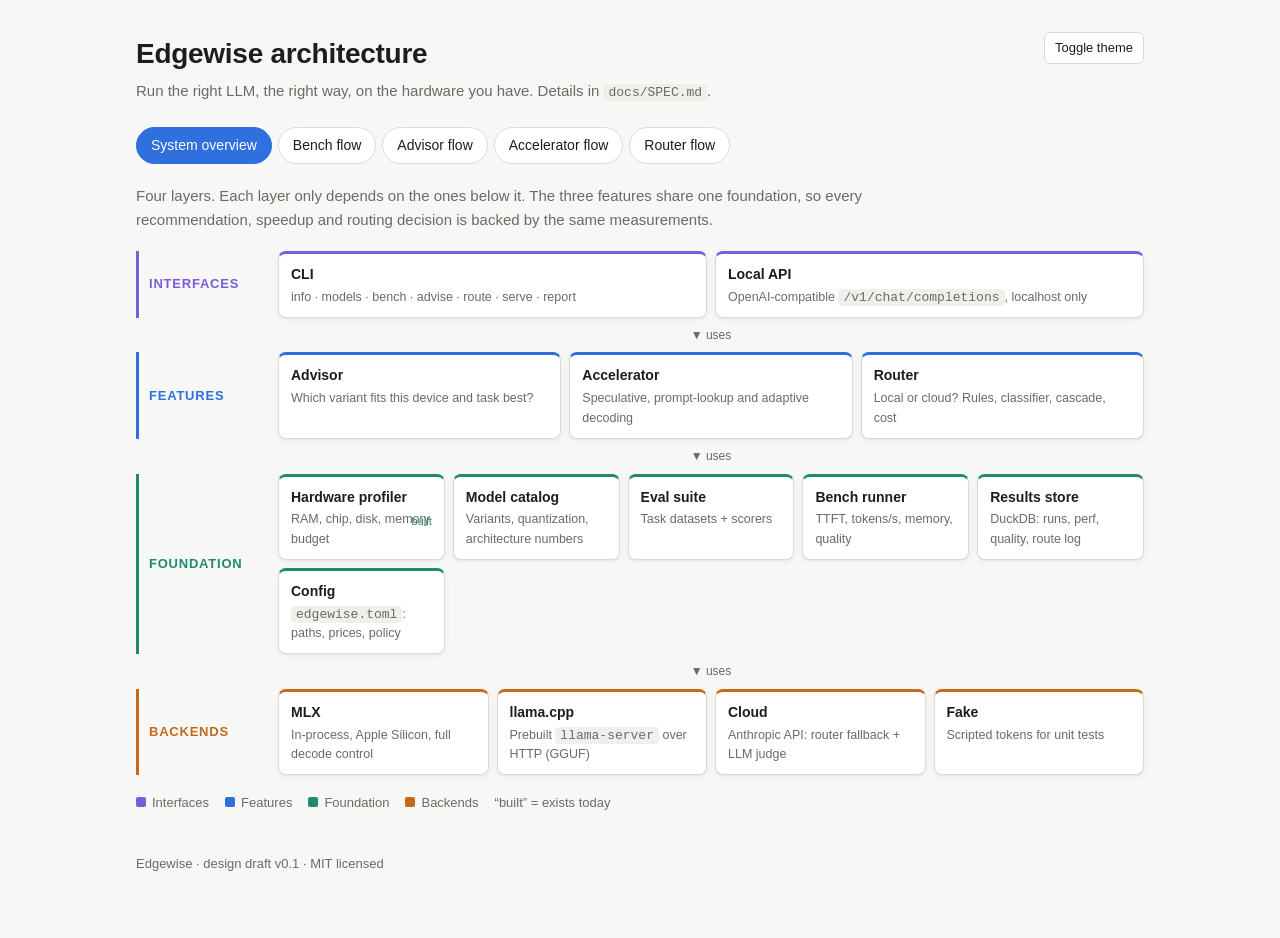
==== docs/architecture.html @ 832d59b5 "Add technical spec and architecture flow diagrams - docs/SPEC.md: goals, constraints, layered archit" ====
<!doctype html>
<html lang="en">
<head>
<meta charset="utf-8">
<meta name="viewport" content="width=device-width, initial-scale=1">
<title>Edgewise Architecture</title>
<style>
  :root {
    --bg: #f7f7f5; --surface: #ffffff; --surface-2: #f0efeb; --text: #1d1d1b; --muted: #6b6a66;
    --border: #dcdad3; --accent: #2f6fde; --accent-soft: #e5edfb;
    --c-iface: #7b5cd6; --c-feat: #2f6fde; --c-found: #1f8a70; --c-back: #c46a1b;
    --ok: #1f8a70; --warn: #b7791f; --stop: #c2410c;
    --shadow: 0 1px 2px rgba(0,0,0,.05), 0 2px 8px rgba(0,0,0,.04);
  }
  @media (prefers-color-scheme: dark) {
    :root:not([data-theme="light"]) {
      --bg: #141413; --surface: #1d1d1b; --surface-2: #262624; --text: #ecebe6; --muted: #a3a29c;
      --border: #3a3936; --accent: #7aa7f5; --accent-soft: #1f2a3d;
      --c-iface: #a68ff0; --c-feat: #7aa7f5; --c-found: #4fc4a0; --c-back: #eb9a52;
      --ok: #4fc4a0; --warn: #e3b25a; --stop: #f08a5d; --shadow: none;
    }
  }
  :root[data-theme="dark"] {
    --bg: #141413; --surface: #1d1d1b; --surface-2: #262624; --text: #ecebe6; --muted: #a3a29c;
    --border: #3a3936; --accent: #7aa7f5; --accent-soft: #1f2a3d;
    --c-iface: #a68ff0; --c-feat: #7aa7f5; --c-found: #4fc4a0; --c-back: #eb9a52;
    --ok: #4fc4a0; --warn: #e3b25a; --stop: #f08a5d; --shadow: none;
  }
  * { box-sizing: border-box; }
  body {
    margin: 0; background: var(--bg); color: var(--text);
    font: 15px/1.55 -apple-system, BlinkMacSystemFont, "Segoe UI", Inter, sans-serif;
  }
  .wrap { max-width: 1040px; margin: 0 auto; padding: 32px 16px 64px; }
  header h1 { margin: 0 0 4px; font-size: 28px; letter-spacing: -.01em; }
  header p { margin: 0; color: var(--muted); }
  code { font: 13px/1.4 ui-monospace, SFMono-Regular, Menlo, monospace; background: var(--surface-2);
         padding: 1px 5px; border-radius: 4px; }

  nav { display: flex; gap: 6px; flex-wrap: wrap; margin: 24px 0 20px; }
  nav button {
    font: inherit; font-size: 14px; padding: 7px 14px; border-radius: 999px; cursor: pointer;
    border: 1px solid var(--border); background: var(--surface); color: var(--text);
  }
  nav button[aria-selected="true"] { background: var(--accent); border-color: var(--accent); color: #fff; }
  :root[data-theme="dark"] nav button[aria-selected="true"] { color: #10131a; }
  @media (prefers-color-scheme: dark) {
    :root:not([data-theme="light"]) nav button[aria-selected="true"] { color: #10131a; }
  }

  section[role="tabpanel"] { display: none; }
  section[role="tabpanel"].active { display: block; }
  .lead { color: var(--muted); margin: 0 0 20px; max-width: 760px; }

  /* Layered architecture */
  .layer { display: grid; grid-template-columns: 130px 1fr; gap: 12px; align-items: stretch; margin-bottom: 10px; }
  .layer-label { display: flex; align-items: center; font-weight: 600; font-size: 13px; text-transform: uppercase;
                 letter-spacing: .06em; color: var(--lc); border-left: 3px solid var(--lc); padding-left: 10px; }
  .layer-boxes { display: grid; grid-template-columns: repeat(auto-fit, minmax(150px, 1fr)); gap: 8px; }
  .box { background: var(--surface); border: 1px solid var(--border); border-top: 3px solid var(--lc);
         border-radius: 8px; padding: 10px 12px; box-shadow: var(--shadow); }
  .box b { display: block; font-size: 14px; }
  .box span { display: block; color: var(--muted); font-size: 12.5px; margin-top: 2px; }
  .box.done::after { content: "built"; float: right; font-size: 11px; color: var(--ok); margin-top: -36px; }
  .down { text-align: center; color: var(--muted); font-size: 12px; margin: -2px 0 8px 142px; }

  /* Flows */
  .flow { display: flex; flex-direction: column; align-items: stretch; max-width: 760px; }
  .step { display: grid; grid-template-columns: 34px 1fr; gap: 12px; background: var(--surface);
          border: 1px solid var(--border); border-radius: 10px; padding: 12px 14px; box-shadow: var(--shadow); }
  .num { width: 28px; height: 28px; border-radius: 50%; background: var(--accent-soft); color: var(--accent);
         display: grid; place-items: center; font-weight: 700; font-size: 13px; }
  .step h3 { margin: 2px 0 2px; font-size: 15px; }
  .step p { margin: 0; color: var(--muted); font-size: 13.5px; }
  .tag { display: inline-block; font-size: 11.5px; padding: 1px 7px; border-radius: 999px; margin: 6px 4px 0 0;
         border: 1px solid var(--border); color: var(--muted); }
  .arrow { height: 26px; display: grid; place-items: center; color: var(--muted); }
  .arrow::before { content: ""; width: 2px; height: 14px; background: var(--border); }
  .arrow::after { content: ""; border: 6px solid transparent; border-top-color: var(--border); border-bottom: 0; }
  .arrow { grid-template-rows: 14px 6px; }

  .branch { display: grid; grid-template-columns: repeat(auto-fit, minmax(200px, 1fr)); gap: 10px; }
  .branch .step { grid-template-columns: 1fr; border-left: 4px solid var(--bc, var(--border)); }
  .branch .step h3 { color: var(--bc); }
  .loop { border: 2px dashed var(--border); border-radius: 14px; padding: 14px; position: relative; }
  .loop-label { position: absolute; top: -11px; left: 16px; background: var(--bg); padding: 0 8px;
                font-size: 12px; color: var(--muted); font-weight: 600; letter-spacing: .04em; text-transform: uppercase; }
  .out { background: var(--accent-soft); border-color: transparent; }

  .legend { display: flex; gap: 16px; flex-wrap: wrap; margin-top: 18px; font-size: 13px; color: var(--muted); }
  .legend i { display: inline-block; width: 10px; height: 10px; border-radius: 2px; margin-right: 6px; background: var(--lc); }

  .theme-toggle { float: right; font: inherit; font-size: 13px; padding: 5px 10px; border-radius: 6px; cursor: pointer;
                  border: 1px solid var(--border); background: var(--surface); color: var(--text); }
  footer { margin-top: 40px; color: var(--muted); font-size: 13px; }

  @media (max-width: 640px) {
    .layer { grid-template-columns: 1fr; }
    .layer-label { padding: 2px 0 2px 10px; }
    .down { margin-left: 0; }
    .box.done::after { margin-top: 0; float: none; display: block; }
  }
</style>
</head>
<body>
<div class="wrap">
  <header>
    <button class="theme-toggle" id="theme" type="button">Toggle theme</button>
    <h1>Edgewise architecture</h1>
    <p>Run the right LLM, the right way, on the hardware you have. Details in <code>docs/SPEC.md</code>.</p>
  </header>

  <nav role="tablist">
    <button role="tab" aria-selected="true" data-tab="overview">System overview</button>
    <button role="tab" aria-selected="false" data-tab="bench">Bench flow</button>
    <button role="tab" aria-selected="false" data-tab="advise">Advisor flow</button>
    <button role="tab" aria-selected="false" data-tab="accel">Accelerator flow</button>
    <button role="tab" aria-selected="false" data-tab="route">Router flow</button>
  </nav>

  <!-- OVERVIEW -->
  <section role="tabpanel" id="overview" class="active">
    <p class="lead">Four layers. Each layer only depends on the ones below it. The three features share one foundation, so every recommendation, speedup and routing decision is backed by the same measurements.</p>

    <div class="layer" style="--lc: var(--c-iface)">
      <div class="layer-label">Interfaces</div>
      <div class="layer-boxes">
        <div class="box"><b>CLI</b><span>info · models · bench · advise · route · serve · report</span></div>
        <div class="box"><b>Local API</b><span>OpenAI-compatible <code>/v1/chat/completions</code>, localhost only</span></div>
      </div>
    </div>
    <div class="down">▼ uses</div>

    <div class="layer" style="--lc: var(--c-feat)">
      <div class="layer-label">Features</div>
      <div class="layer-boxes">
        <div class="box"><b>Advisor</b><span>Which variant fits this device and task best?</span></div>
        <div class="box"><b>Accelerator</b><span>Speculative, prompt-lookup and adaptive decoding</span></div>
        <div class="box"><b>Router</b><span>Local or cloud? Rules, classifier, cascade, cost</span></div>
      </div>
    </div>
    <div class="down">▼ uses</div>

    <div class="layer" style="--lc: var(--c-found)">
      <div class="layer-label">Foundation</div>
      <div class="layer-boxes">
        <div class="box done"><b>Hardware profiler</b><span>RAM, chip, disk, memory budget</span></div>
        <div class="box"><b>Model catalog</b><span>Variants, quantization, architecture numbers</span></div>
        <div class="box"><b>Eval suite</b><span>Task datasets + scorers</span></div>
        <div class="box"><b>Bench runner</b><span>TTFT, tokens/s, memory, quality</span></div>
        <div class="box"><b>Results store</b><span>DuckDB: runs, perf, quality, route log</span></div>
        <div class="box"><b>Config</b><span><code>edgewise.toml</code>: paths, prices, policy</span></div>
      </div>
    </div>
    <div class="down">▼ uses</div>

    <div class="layer" style="--lc: var(--c-back)">
      <div class="layer-label">Backends</div>
      <div class="layer-boxes">
        <div class="box"><b>MLX</b><span>In-process, Apple Silicon, full decode control</span></div>
        <div class="box"><b>llama.cpp</b><span>Prebuilt <code>llama-server</code> over HTTP (GGUF)</span></div>
        <div class="box"><b>Cloud</b><span>Anthropic API: router fallback + LLM judge</span></div>
        <div class="box"><b>Fake</b><span>Scripted tokens for unit tests</span></div>
      </div>
    </div>

    <div class="legend">
      <span style="--lc: var(--c-iface)"><i></i>Interfaces</span>
      <span style="--lc: var(--c-feat)"><i></i>Features</span>
      <span style="--lc: var(--c-found)"><i></i>Foundation</span>
      <span style="--lc: var(--c-back)"><i></i>Backends</span>
      <span>“built” = exists today</span>
    </div>
  </section>

  <!-- BENCH -->
  <section role="tabpanel" id="bench">
    <p class="lead"><code>edgewise bench --model &lt;id&gt; --task &lt;id&gt;</code>: measures how fast a model runs on this device and how well it does real tasks. Every other feature reads from what this writes.</p>
    <div class="flow">
      <div class="step"><div class="num">1</div><div><h3>Write run manifest</h3><p>Hardware, git commit, library versions, AC-power status, so any number can be traced back and reproduced.</p><span class="tag">hardware profiler</span><span class="tag">warns if on battery</span></div></div>
      <div class="arrow"></div>
      <div class="step"><div class="num">2</div><div><h3>Check memory, then load model</h3><p>Estimate weights + KV cache + overhead. Refuse if it exceeds the budget; record load time and memory after load.</p><span class="tag">catalog</span><span class="tag">backend.load()</span></div></div>
      <div class="arrow"></div>
      <div class="step"><div class="num">3</div><div><h3>Warm-up</h3><p>3 throwaway generations so caches and kernels are ready.</p></div></div>
      <div class="arrow"></div>
      <div class="loop"><span class="loop-label">repeat 5× per prompt length (128 / 1K / 4K tokens)</span>
        <div class="step"><div class="num">4</div><div><h3>Performance pass</h3><p>Stream tokens and timestamp each one. Compute TTFT, prefill tokens/s, decode tokens/s, inter-token latency P50/P95, peak memory.</p><span class="tag">same timing code for every backend</span></div></div>
      </div>
      <div class="arrow"></div>
      <div class="step"><div class="num">5</div><div><h3>Quality pass</h3><p>Run every eval item once with greedy decoding and score it: tool-call match, JSON field F1, QA F1, math exact match, or LLM judge for open chat.</p><span class="tag">eval suite</span><span class="tag">scorers</span></div></div>
      <div class="arrow"></div>
      <div class="step"><div class="num">6</div><div><h3>Unload + cool down</h3><p>Free memory and wait 10 s to reduce thermal effects on the next model.</p></div></div>
      <div class="arrow"></div>
      <div class="step out"><div class="num">✓</div><div><h3>Results store</h3><p>Rows in <code>runs</code>, <code>perf</code>, <code>quality</code>. Curated snapshots go to <code>results/published/</code> for the README.</p></div></div>
    </div>
  </section>

  <!-- ADVISE -->
  <section role="tabpanel" id="advise">
    <p class="lead"><code>edgewise advise --task tool_calling --min-quality 0.9</code>: picks the best model variant for this device and task, and explains why. It only ranks variants that have actually been measured.</p>
    <div class="flow">
      <div class="step"><div class="num">1</div><div><h3>All catalog variants</h3><p>e.g. Qwen 2.5 and Llama 3.2 at 0.5B–3B, in MLX 4/8-bit and GGUF Q4/Q5/Q8.</p></div></div>
      <div class="arrow"></div>
      <div class="step"><div class="num">2</div><div><h3>Feasibility filter</h3><p>Drop anything whose estimated memory exceeds the budget (device default or <code>--memory</code>). Mark near-limit ones “tight”.</p><span class="tag">memory model</span></div></div>
      <div class="arrow"></div>
      <div class="step"><div class="num">3</div><div><h3>Look up evidence</h3><p>Measured quality and speed from the results store. Unmeasured variants are listed with the command to benchmark them, never ranked on guesses.</p><span class="tag">results store</span></div></div>
      <div class="arrow"></div>
      <div class="step"><div class="num">4</div><div><h3>Quality floor</h3><p>Drop variants below <code>--min-quality</code> (score relative to the highest-precision version of the same model).</p></div></div>
      <div class="arrow"></div>
      <div class="step"><div class="num">5</div><div><h3>Pareto frontier</h3><p>Keep only variants that no other variant beats on both quality and speed.</p></div></div>
      <div class="arrow"></div>
      <div class="branch">
        <div class="step" style="--bc: var(--c-feat)"><div><h3>--prefer speed</h3><p>Fastest variant above the floor.</p></div></div>
        <div class="step" style="--bc: var(--c-found)"><div><h3>--prefer balanced</h3><p>Default. Maximize quality × speed.</p></div></div>
        <div class="step" style="--bc: var(--c-iface)"><div><h3>--prefer quality</h3><p>Highest quality that fits.</p></div></div>
      </div>
      <div class="arrow"></div>
      <div class="step out"><div class="num">✓</div><div><h3>Recommendation + explanation</h3><p>Choice, runner-up and the trade-off in plain words. Rich table, <code>--json</code>, and a Pareto chart for the README.</p></div></div>
    </div>
  </section>

  <!-- ACCEL -->
  <section role="tabpanel" id="accel">
    <p class="lead">Speculative decoding on the MLX backend: something cheap guesses <em>k</em> tokens, and the main model checks all of them in one forward pass. With greedy verification the output is <strong>identical</strong> to normal decoding, just faster.</p>
    <div class="flow">
      <div class="branch">
        <div class="step" style="--bc: var(--c-feat)"><div><h3>Draft model</h3><p>A small model (0.5B/1B) from the same tokenizer family proposes <em>k</em> tokens.</p></div></div>
        <div class="step" style="--bc: var(--c-found)"><div><h3>Prompt lookup</h3><p>Find the latest n-gram in the prompt and propose what followed it. Free, great for RAG and code edits.</p></div></div>
      </div>
      <div class="arrow"></div>
      <div class="loop"><span class="loop-label">loop until max tokens or end of text</span>
        <div class="step"><div class="num">1</div><div><h3>Propose <em>k</em> draft tokens</h3><p><em>k</em> comes from the adaptive controller (1–8).</p></div></div>
        <div class="arrow"></div>
        <div class="step"><div class="num">2</div><div><h3>Verify in one pass</h3><p>Target model scores context + all <em>k</em> drafts at once.</p></div></div>
        <div class="arrow"></div>
        <div class="step"><div class="num">3</div><div><h3>Accept matching prefix</h3><p>Keep drafts while each equals the target's own top choice; add one target token at the first mismatch.</p></div></div>
        <div class="arrow"></div>
        <div class="step"><div class="num">4</div><div><h3>Roll back KV caches</h3><p>Trim draft/target caches to the accepted length.</p></div></div>
        <div class="arrow"></div>
        <div class="step"><div class="num">5</div><div><h3>Adapt <em>k</em></h3><p>High recent acceptance → raise <em>k</em>. Low → lower it. Near zero → fall back to standard decoding for a while.</p></div></div>
      </div>
      <div class="arrow"></div>
      <div class="step out"><div class="num">✓</div><div><h3>Measured per task</h3><p>Speedup vs. standard decoding, acceptance rate, tokens accepted per step, extra memory, plus a token-for-token test that output is unchanged.</p></div></div>
    </div>
  </section>

  <!-- ROUTE -->
  <section role="tabpanel" id="route">
    <p class="lead"><code>edgewise route "&lt;prompt&gt;"</code> or <code>POST /v1/chat/completions</code>: answer locally whenever possible, escalate to the cloud only when needed, and log every decision with its reason and cost.</p>
    <div class="flow">
      <div class="step"><div class="num">1</div><div><h3>Request arrives</h3><p>Messages plus optional tools, JSON schema, or <code>private: true</code>.</p></div></div>
      <div class="arrow"></div>
      <div class="step"><div class="num">2</div><div><h3>Hard rules (checked first, can't be overridden)</h3><p>Private flag or detected PII → <strong>local only</strong>. Offline → <strong>local only</strong>. Caller forces cloud → cloud.</p><span class="tag">PII detector</span><span class="tag">connectivity check</span></div></div>
      <div class="arrow"></div>
      <div class="step"><div class="num">3</div><div><h3>Routing policy</h3><p>Chosen in <code>edgewise.toml</code>.</p></div></div>
      <div class="arrow"></div>
      <div class="branch">
        <div class="step" style="--bc: var(--c-found)"><div><h3>Classifier</h3><p>Before generating: predict “will the local model succeed?” from prompt embedding + features. Yes → local, no → cloud.</p></div></div>
        <div class="step" style="--bc: var(--c-feat)"><div><h3>Cascade</h3><p>Generate locally first. Low mean log-prob or invalid JSON/tool call → escalate to cloud.</p></div></div>
        <div class="step" style="--bc: var(--muted)"><div><h3>Baselines</h3><p>Local-only and cloud-only, for comparison.</p></div></div>
      </div>
      <div class="arrow"></div>
      <div class="branch">
        <div class="step" style="--bc: var(--ok)"><div><h3>Local model</h3><p>Fast, private, free. Can use the Accelerator.</p></div></div>
        <div class="step" style="--bc: var(--warn)"><div><h3>Cloud model</h3><p>Higher quality; tokens × configured prices → cost. Stops at the spend limit.</p></div></div>
      </div>
      <div class="arrow"></div>
      <div class="step out"><div class="num">✓</div><div><h3>Response + route log</h3><p>Answer plus <code>{route, reason, model_id, cost_usd}</code>. Logs feed the cost-vs-quality curve and the % handled locally.</p></div></div>
    </div>
  </section>

  <footer>Edgewise · design draft v0.1 · MIT licensed</footer>
</div>

<script>
  const tabs = document.querySelectorAll('[role="tab"]');
  const panels = document.querySelectorAll('[role="tabpanel"]');
  function show(id) {
    tabs.forEach(t => t.setAttribute('aria-selected', String(t.dataset.tab === id)));
    panels.forEach(p => p.classList.toggle('active', p.id === id));
    try { history.replaceState(null, '', '#' + id); } catch (e) {}
  }
  tabs.forEach(t => t.addEventListener('click', () => show(t.dataset.tab)));
  const initial = location.hash.slice(1);
  if (document.getElementById(initial)) show(initial);

  const root = document.documentElement;
  document.getElementById('theme').addEventListener('click', () => {
    const dark = root.dataset.theme
      ? root.dataset.theme === 'dark'
      : matchMedia('(prefers-color-scheme: dark)').matches;
    root.dataset.theme = dark ? 'light' : 'dark';
  });
</script>
</body>
</html>
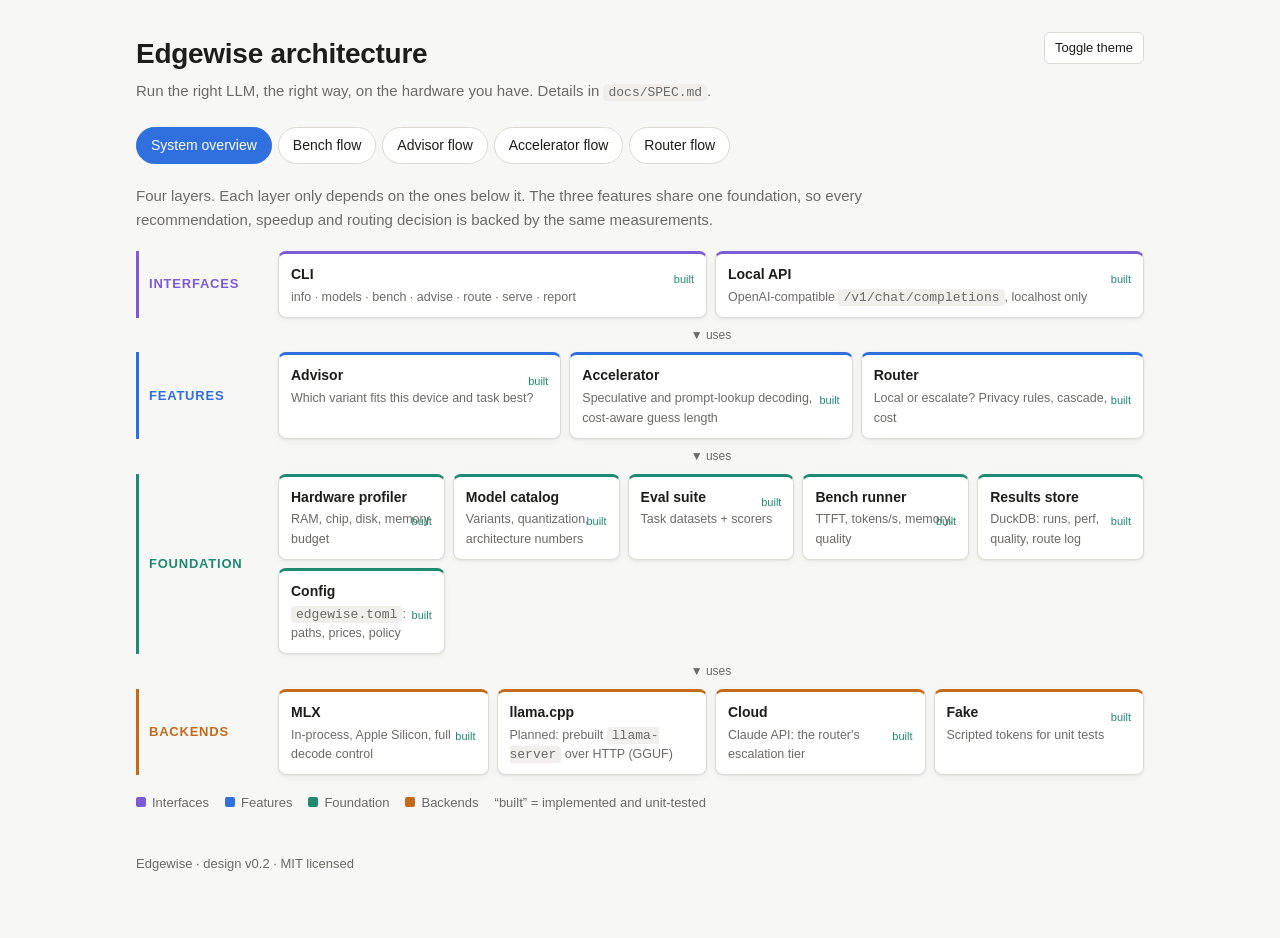
==== commit f6a06abf: "Docs, CI and held-out cascade evaluation - README rewritten to describe what is built, with a status" ====
--- a/docs/architecture.html
+++ b/docs/architecture.html
@@ -125,8 +125,8 @@
     <div class="layer" style="--lc: var(--c-iface)">
       <div class="layer-label">Interfaces</div>
       <div class="layer-boxes">
-        <div class="box"><b>CLI</b><span>info · models · bench · advise · route · serve · report</span></div>
-        <div class="box"><b>Local API</b><span>OpenAI-compatible <code>/v1/chat/completions</code>, localhost only</span></div>
+        <div class="box done"><b>CLI</b><span>info · models · bench · advise · route · serve · report</span></div>
+        <div class="box done"><b>Local API</b><span>OpenAI-compatible <code>/v1/chat/completions</code>, localhost only</span></div>
       </div>
     </div>
     <div class="down">▼ uses</div>
@@ -134,9 +134,9 @@
     <div class="layer" style="--lc: var(--c-feat)">
       <div class="layer-label">Features</div>
       <div class="layer-boxes">
-        <div class="box"><b>Advisor</b><span>Which variant fits this device and task best?</span></div>
-        <div class="box"><b>Accelerator</b><span>Speculative, prompt-lookup and adaptive decoding</span></div>
-        <div class="box"><b>Router</b><span>Local or cloud? Rules, classifier, cascade, cost</span></div>
+        <div class="box done"><b>Advisor</b><span>Which variant fits this device and task best?</span></div>
+        <div class="box done"><b>Accelerator</b><span>Speculative and prompt-lookup decoding, cost-aware guess length</span></div>
+        <div class="box done"><b>Router</b><span>Local or escalate? Privacy rules, cascade, cost</span></div>
       </div>
     </div>
     <div class="down">▼ uses</div>
@@ -145,11 +145,11 @@
       <div class="layer-label">Foundation</div>
       <div class="layer-boxes">
         <div class="box done"><b>Hardware profiler</b><span>RAM, chip, disk, memory budget</span></div>
-        <div class="box"><b>Model catalog</b><span>Variants, quantization, architecture numbers</span></div>
-        <div class="box"><b>Eval suite</b><span>Task datasets + scorers</span></div>
-        <div class="box"><b>Bench runner</b><span>TTFT, tokens/s, memory, quality</span></div>
-        <div class="box"><b>Results store</b><span>DuckDB: runs, perf, quality, route log</span></div>
-        <div class="box"><b>Config</b><span><code>edgewise.toml</code>: paths, prices, policy</span></div>
+        <div class="box done"><b>Model catalog</b><span>Variants, quantization, architecture numbers</span></div>
+        <div class="box done"><b>Eval suite</b><span>Task datasets + scorers</span></div>
+        <div class="box done"><b>Bench runner</b><span>TTFT, tokens/s, memory, quality</span></div>
+        <div class="box done"><b>Results store</b><span>DuckDB: runs, perf, quality, route log</span></div>
+        <div class="box done"><b>Config</b><span><code>edgewise.toml</code>: paths, prices, policy</span></div>
       </div>
     </div>
     <div class="down">▼ uses</div>
@@ -157,10 +157,10 @@
     <div class="layer" style="--lc: var(--c-back)">
       <div class="layer-label">Backends</div>
       <div class="layer-boxes">
-        <div class="box"><b>MLX</b><span>In-process, Apple Silicon, full decode control</span></div>
-        <div class="box"><b>llama.cpp</b><span>Prebuilt <code>llama-server</code> over HTTP (GGUF)</span></div>
-        <div class="box"><b>Cloud</b><span>Anthropic API: router fallback + LLM judge</span></div>
-        <div class="box"><b>Fake</b><span>Scripted tokens for unit tests</span></div>
+        <div class="box done"><b>MLX</b><span>In-process, Apple Silicon, full decode control</span></div>
+        <div class="box"><b>llama.cpp</b><span>Planned: prebuilt <code>llama-server</code> over HTTP (GGUF)</span></div>
+        <div class="box done"><b>Cloud</b><span>Claude API: the router's escalation tier</span></div>
+        <div class="box done"><b>Fake</b><span>Scripted tokens for unit tests</span></div>
       </div>
     </div>
 
@@ -169,7 +169,7 @@
       <span style="--lc: var(--c-feat)"><i></i>Features</span>
       <span style="--lc: var(--c-found)"><i></i>Foundation</span>
       <span style="--lc: var(--c-back)"><i></i>Backends</span>
-      <span>“built” = exists today</span>
+      <span>“built” = implemented and unit-tested</span>
     </div>
   </section>
 
@@ -177,7 +177,7 @@
   <section role="tabpanel" id="bench">
     <p class="lead"><code>edgewise bench --model &lt;id&gt; --task &lt;id&gt;</code>: measures how fast a model runs on this device and how well it does real tasks. Every other feature reads from what this writes.</p>
     <div class="flow">
-      <div class="step"><div class="num">1</div><div><h3>Write run manifest</h3><p>Hardware, git commit, library versions, AC-power status, so any number can be traced back and reproduced.</p><span class="tag">hardware profiler</span><span class="tag">warns if on battery</span></div></div>
+      <div class="step"><div class="num">1</div><div><h3>Write run manifest</h3><p>Hardware, git commit, library versions, power source and swap usage, so any number can be traced back and reproduced.</p><span class="tag">hardware profiler</span><span class="tag">warns on battery or when swapping</span></div></div>
       <div class="arrow"></div>
       <div class="step"><div class="num">2</div><div><h3>Check memory, then load model</h3><p>Estimate weights + KV cache + overhead. Refuse if it exceeds the budget; record load time and memory after load.</p><span class="tag">catalog</span><span class="tag">backend.load()</span></div></div>
       <div class="arrow"></div>
@@ -187,7 +187,7 @@
         <div class="step"><div class="num">4</div><div><h3>Performance pass</h3><p>Stream tokens and timestamp each one. Compute TTFT, prefill tokens/s, decode tokens/s, inter-token latency P50/P95, peak memory.</p><span class="tag">same timing code for every backend</span></div></div>
       </div>
       <div class="arrow"></div>
-      <div class="step"><div class="num">5</div><div><h3>Quality pass</h3><p>Run every eval item once with greedy decoding and score it: tool-call match, JSON field F1, QA F1, math exact match, or LLM judge for open chat.</p><span class="tag">eval suite</span><span class="tag">scorers</span></div></div>
+      <div class="step"><div class="num">5</div><div><h3>Quality pass</h3><p>Run every eval item once with greedy decoding and score it: tool-call match, JSON field F1, QA answer match, math exact match, edited-text match.</p><span class="tag">eval suite</span><span class="tag">scorers</span></div></div>
       <div class="arrow"></div>
       <div class="step"><div class="num">6</div><div><h3>Unload + cool down</h3><p>Free memory and wait 10 s to reduce thermal effects on the next model.</p></div></div>
       <div class="arrow"></div>
@@ -197,15 +197,15 @@
 
   <!-- ADVISE -->
   <section role="tabpanel" id="advise">
-    <p class="lead"><code>edgewise advise --task tool_calling --min-quality 0.9</code>: picks the best model variant for this device and task, and explains why. It only ranks variants that have actually been measured.</p>
+    <p class="lead"><code>edgewise advise --task tool_calling --min-score 0.8</code>: picks the best model variant for this device and task, and explains why. It only ranks variants that have actually been measured.</p>
     <div class="flow">
       <div class="step"><div class="num">1</div><div><h3>All catalog variants</h3><p>e.g. Qwen 2.5 and Llama 3.2 at 0.5B–3B, in MLX 4/8-bit and GGUF Q4/Q5/Q8.</p></div></div>
       <div class="arrow"></div>
-      <div class="step"><div class="num">2</div><div><h3>Feasibility filter</h3><p>Drop anything whose estimated memory exceeds the budget (device default or <code>--memory</code>). Mark near-limit ones “tight”.</p><span class="tag">memory model</span></div></div>
+      <div class="step"><div class="num">2</div><div><h3>Feasibility filter</h3><p>Drop anything that exceeds the budget (device default or <code>--memory</code>), using the measured peak when there is one and the estimate otherwise.</p><span class="tag">memory model</span></div></div>
       <div class="arrow"></div>
       <div class="step"><div class="num">3</div><div><h3>Look up evidence</h3><p>Measured quality and speed from the results store. Unmeasured variants are listed with the command to benchmark them, never ranked on guesses.</p><span class="tag">results store</span></div></div>
       <div class="arrow"></div>
-      <div class="step"><div class="num">4</div><div><h3>Quality floor</h3><p>Drop variants below <code>--min-quality</code> (score relative to the highest-precision version of the same model).</p></div></div>
+      <div class="step"><div class="num">4</div><div><h3>Quality floor</h3><p>Drop variants below <code>--min-score</code> on this task. The score relative to the higher-precision version of the same model is shown alongside.</p></div></div>
       <div class="arrow"></div>
       <div class="step"><div class="num">5</div><div><h3>Pareto frontier</h3><p>Keep only variants that no other variant beats on both quality and speed.</p></div></div>
       <div class="arrow"></div>
@@ -229,7 +229,7 @@
       </div>
       <div class="arrow"></div>
       <div class="loop"><span class="loop-label">loop until max tokens or end of text</span>
-        <div class="step"><div class="num">1</div><div><h3>Propose <em>k</em> draft tokens</h3><p><em>k</em> comes from the adaptive controller (1–8).</p></div></div>
+        <div class="step"><div class="num">1</div><div><h3>Propose <em>k</em> draft tokens</h3><p><em>k</em> comes from the guess-length policy (0–8 for a draft model, up to 16 for prompt lookup).</p></div></div>
         <div class="arrow"></div>
         <div class="step"><div class="num">2</div><div><h3>Verify in one pass</h3><p>Target model scores context + all <em>k</em> drafts at once.</p></div></div>
         <div class="arrow"></div>
@@ -237,7 +237,7 @@
         <div class="arrow"></div>
         <div class="step"><div class="num">4</div><div><h3>Roll back KV caches</h3><p>Trim draft/target caches to the accepted length.</p></div></div>
         <div class="arrow"></div>
-        <div class="step"><div class="num">5</div><div><h3>Adapt <em>k</em></h3><p>High recent acceptance → raise <em>k</em>. Low → lower it. Near zero → fall back to standard decoding for a while.</p></div></div>
+        <div class="step"><div class="num">5</div><div><h3>Choose the next <em>k</em> by cost</h3><p>Update the estimated chance that a guess is right, then pick the <em>k</em> with the most expected tokens per millisecond, given the measured cost of verifying <em>k</em> tokens. That can be 0: don't guess.</p></div></div>
       </div>
       <div class="arrow"></div>
       <div class="step out"><div class="num">✓</div><div><h3>Measured per task</h3><p>Speedup vs. standard decoding, acceptance rate, tokens accepted per step, extra memory, plus a token-for-token test that output is unchanged.</p></div></div>
@@ -250,26 +250,26 @@
     <div class="flow">
       <div class="step"><div class="num">1</div><div><h3>Request arrives</h3><p>Messages plus optional tools, JSON schema, or <code>private: true</code>.</p></div></div>
       <div class="arrow"></div>
-      <div class="step"><div class="num">2</div><div><h3>Hard rules (checked first, can't be overridden)</h3><p>Private flag or detected PII → <strong>local only</strong>. Offline → <strong>local only</strong>. Caller forces cloud → cloud.</p><span class="tag">PII detector</span><span class="tag">connectivity check</span></div></div>
+      <div class="step"><div class="num">2</div><div><h3>Hard rules (checked first, can't be overridden)</h3><p>Private flag or detected personal data → <strong>local only</strong>. Offline or no escalation model → <strong>local only</strong>.</p><span class="tag">PII detector</span><span class="tag">connectivity check</span></div></div>
       <div class="arrow"></div>
       <div class="step"><div class="num">3</div><div><h3>Routing policy</h3><p>Chosen in <code>edgewise.toml</code>.</p></div></div>
       <div class="arrow"></div>
       <div class="branch">
-        <div class="step" style="--bc: var(--c-found)"><div><h3>Classifier</h3><p>Before generating: predict “will the local model succeed?” from prompt embedding + features. Yes → local, no → cloud.</p></div></div>
-        <div class="step" style="--bc: var(--c-feat)"><div><h3>Cascade</h3><p>Generate locally first. Low mean log-prob or invalid JSON/tool call → escalate to cloud.</p></div></div>
-        <div class="step" style="--bc: var(--muted)"><div><h3>Baselines</h3><p>Local-only and cloud-only, for comparison.</p></div></div>
+        <div class="step" style="--bc: var(--c-found)"><div><h3>Forced by the caller</h3><p><code>force: local</code> or <code>force: remote</code> skips the cascade (never the hard rules).</p></div></div>
+        <div class="step" style="--bc: var(--c-feat)"><div><h3>Cascade</h3><p>Generate locally first. Empty answer, invalid JSON, or low mean log-probability → escalate. If escalation fails, keep the local answer.</p></div></div>
+        <div class="step" style="--bc: var(--muted)"><div><h3>Baselines</h3><p>Local-only and remote-only policies, for comparison.</p></div></div>
       </div>
       <div class="arrow"></div>
       <div class="branch">
         <div class="step" style="--bc: var(--ok)"><div><h3>Local model</h3><p>Fast, private, free. Can use the Accelerator.</p></div></div>
-        <div class="step" style="--bc: var(--warn)"><div><h3>Cloud model</h3><p>Higher quality; tokens × configured prices → cost. Stops at the spend limit.</p></div></div>
+        <div class="step" style="--bc: var(--warn)"><div><h3>Escalation model</h3><p>The Claude API or a larger on-device model. Tokens × configured prices → cost.</p></div></div>
       </div>
       <div class="arrow"></div>
       <div class="step out"><div class="num">✓</div><div><h3>Response + route log</h3><p>Answer plus <code>{route, reason, model_id, cost_usd}</code>. Logs feed the cost-vs-quality curve and the % handled locally.</p></div></div>
     </div>
   </section>
 
-  <footer>Edgewise · design draft v0.1 · MIT licensed</footer>
+  <footer>Edgewise · design v0.2 · MIT licensed</footer>
 </div>
 
 <script>
